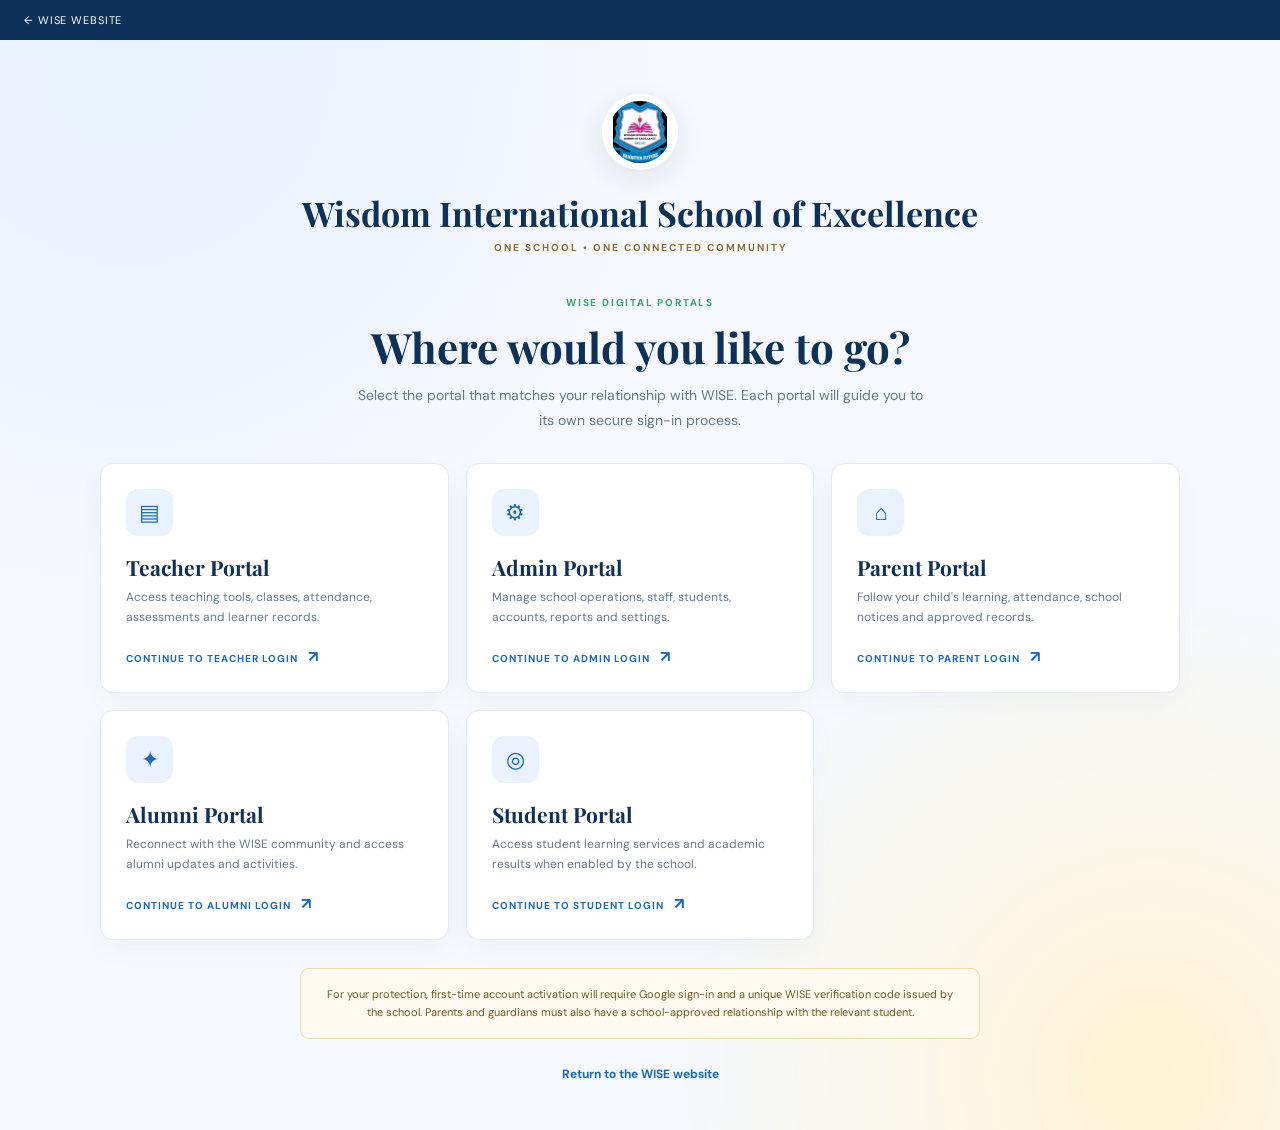
==== portal-login.html @ fe800204 "Create unified WISE portal selection page" ====
<!DOCTYPE html>
<html lang="en">
<head>
<meta charset="UTF-8"><meta name="viewport" content="width=device-width, initial-scale=1">
<meta name="theme-color" content="#1769C2">
<title>Choose Your Portal | WISE</title>
<link rel="preconnect" href="https://fonts.googleapis.com"><link rel="preconnect" href="https://fonts.gstatic.com" crossorigin>
<link href="https://fonts.googleapis.com/css2?family=DM+Sans:wght@400;500;600;700&family=Playfair+Display:wght@600;700&display=swap" rel="stylesheet">
<style>
:root{--blue:#1769c2;--deep:#0d3158;--gold:#f4c542;--green:#36a66a;--ink:#18334a;--muted:#66798b;--paper:#f5f8fc}
*{box-sizing:border-box}body{margin:0;min-height:100vh;background:radial-gradient(circle at 10% 5%,#e7f1ff 0,transparent 34%),radial-gradient(circle at 90% 95%,#fff4d4 0,transparent 30%),var(--paper);font-family:'DM Sans',sans-serif;color:var(--ink)}
.top{background:var(--deep);color:#fff;padding:13px 24px;font-size:11px;letter-spacing:.08em}.top a{color:#fff;text-decoration:none}
main{width:min(1080px,calc(100% - 40px));margin:0 auto;padding:54px 0 48px}.brand{text-align:center;margin-bottom:36px}.brand img{width:76px;height:76px;object-fit:contain;background:#fff;border-radius:50%;padding:7px;box-shadow:0 8px 28px #12385b18}.brand h1{font:700 clamp(23px,4vw,34px) 'Playfair Display',serif;margin:15px 0 5px;color:var(--deep)}.brand p{margin:0;color:#8b7130;font-size:10px;font-weight:700;letter-spacing:.2em}
.heading{text-align:center;margin:0 auto 30px}.heading span{font-size:10px;font-weight:700;letter-spacing:.18em;color:var(--green)}.heading h2{font:700 clamp(28px,4vw,42px) 'Playfair Display',serif;margin:8px 0;color:var(--deep)}.heading p{max-width:570px;margin:0 auto;color:var(--muted);font-size:14px;line-height:1.8}
.portals{display:grid;grid-template-columns:repeat(3,minmax(0,1fr));gap:17px}.portal{position:relative;display:flex;flex-direction:column;min-height:205px;padding:25px;background:#fff;border:1px solid #e2eaf2;border-radius:13px;text-decoration:none;color:inherit;box-shadow:0 10px 30px #173a5a08;transition:transform .25s,border-color .25s,box-shadow .25s;overflow:hidden}.portal:before{content:"";position:absolute;left:0;top:0;bottom:0;width:4px;background:var(--blue);transform:scaleY(0);transform-origin:bottom;transition:transform .25s}.portal:hover{transform:translateY(-5px);border-color:#b8d3ed;box-shadow:0 18px 38px #173a5a15}.portal:hover:before{transform:scaleY(1)}.portal-icon{width:47px;height:47px;display:grid;place-items:center;background:#eaf3fd;color:var(--blue);border-radius:12px;font-size:22px;margin-bottom:17px}.portal h3{font:700 21px 'Playfair Display',serif;margin:0 0 7px;color:var(--deep)}.portal p{font-size:12px;line-height:1.65;color:var(--muted);margin:0 0 18px}.portal strong{margin-top:auto;font-size:10px;letter-spacing:.1em;color:var(--blue)}.portal strong span{font-size:16px;margin-left:7px}.security{text-align:center;margin:28px auto 0;max-width:680px;padding:16px 20px;border:1px solid #f0dfaa;background:#fffaf0;border-radius:9px;color:#715b25;font-size:11px;line-height:1.7}.back{display:block;text-align:center;margin-top:27px;color:var(--blue);font-size:12px;font-weight:700;text-decoration:none}.back:hover{text-decoration:underline}
@media(max-width:760px){.portals{grid-template-columns:repeat(2,minmax(0,1fr))}}@media(max-width:520px){main{padding-top:34px}.portals{grid-template-columns:1fr}.portal{min-height:175px;padding:22px}.brand{margin-bottom:28px}}
</style>
</head>
<body>
<div class="top"><a href="index.html">← WISE WEBSITE</a></div>
<main>
<header class="brand"><img src="assets/wise-school-logo.png" alt="WISE school crest"><h1>Wisdom International School of Excellence</h1><p>ONE SCHOOL • ONE CONNECTED COMMUNITY</p></header>
<section class="heading"><span>WISE DIGITAL PORTALS</span><h2>Where would you like to go?</h2><p>Select the portal that matches your relationship with WISE. Each portal will guide you to its own secure sign-in process.</p></section>
<section class="portals" aria-label="Choose a WISE portal">
<a class="portal" href="portal-access.html?role=teacher"><span class="portal-icon" aria-hidden="true">▤</span><h3>Teacher Portal</h3><p>Access teaching tools, classes, attendance, assessments and learner records.</p><strong>CONTINUE TO TEACHER LOGIN <span>↗</span></strong></a>
<a class="portal" href="portal-access.html?role=admin"><span class="portal-icon" aria-hidden="true">⚙</span><h3>Admin Portal</h3><p>Manage school operations, staff, students, accounts, reports and settings.</p><strong>CONTINUE TO ADMIN LOGIN <span>↗</span></strong></a>
<a class="portal" href="portal-access.html?role=parent"><span class="portal-icon" aria-hidden="true">⌂</span><h3>Parent Portal</h3><p>Follow your child's learning, attendance, school notices and approved records.</p><strong>CONTINUE TO PARENT LOGIN <span>↗</span></strong></a>
<a class="portal" href="portal-access.html?role=alumni"><span class="portal-icon" aria-hidden="true">✦</span><h3>Alumni Portal</h3><p>Reconnect with the WISE community and access alumni updates and activities.</p><strong>CONTINUE TO ALUMNI LOGIN <span>↗</span></strong></a>
<a class="portal" href="portal-access.html?role=student"><span class="portal-icon" aria-hidden="true">◎</span><h3>Student Portal</h3><p>Access student learning services and academic results when enabled by the school.</p><strong>CONTINUE TO STUDENT LOGIN <span>↗</span></strong></a>
</section>
<p class="security">For your protection, first-time account activation will require Google sign-in and a unique WISE verification code issued by the school. Parents and guardians must also have a school-approved relationship with the relevant student.</p>
<a class="back" href="index.html">Return to the WISE website</a>
</main>
</body></html>
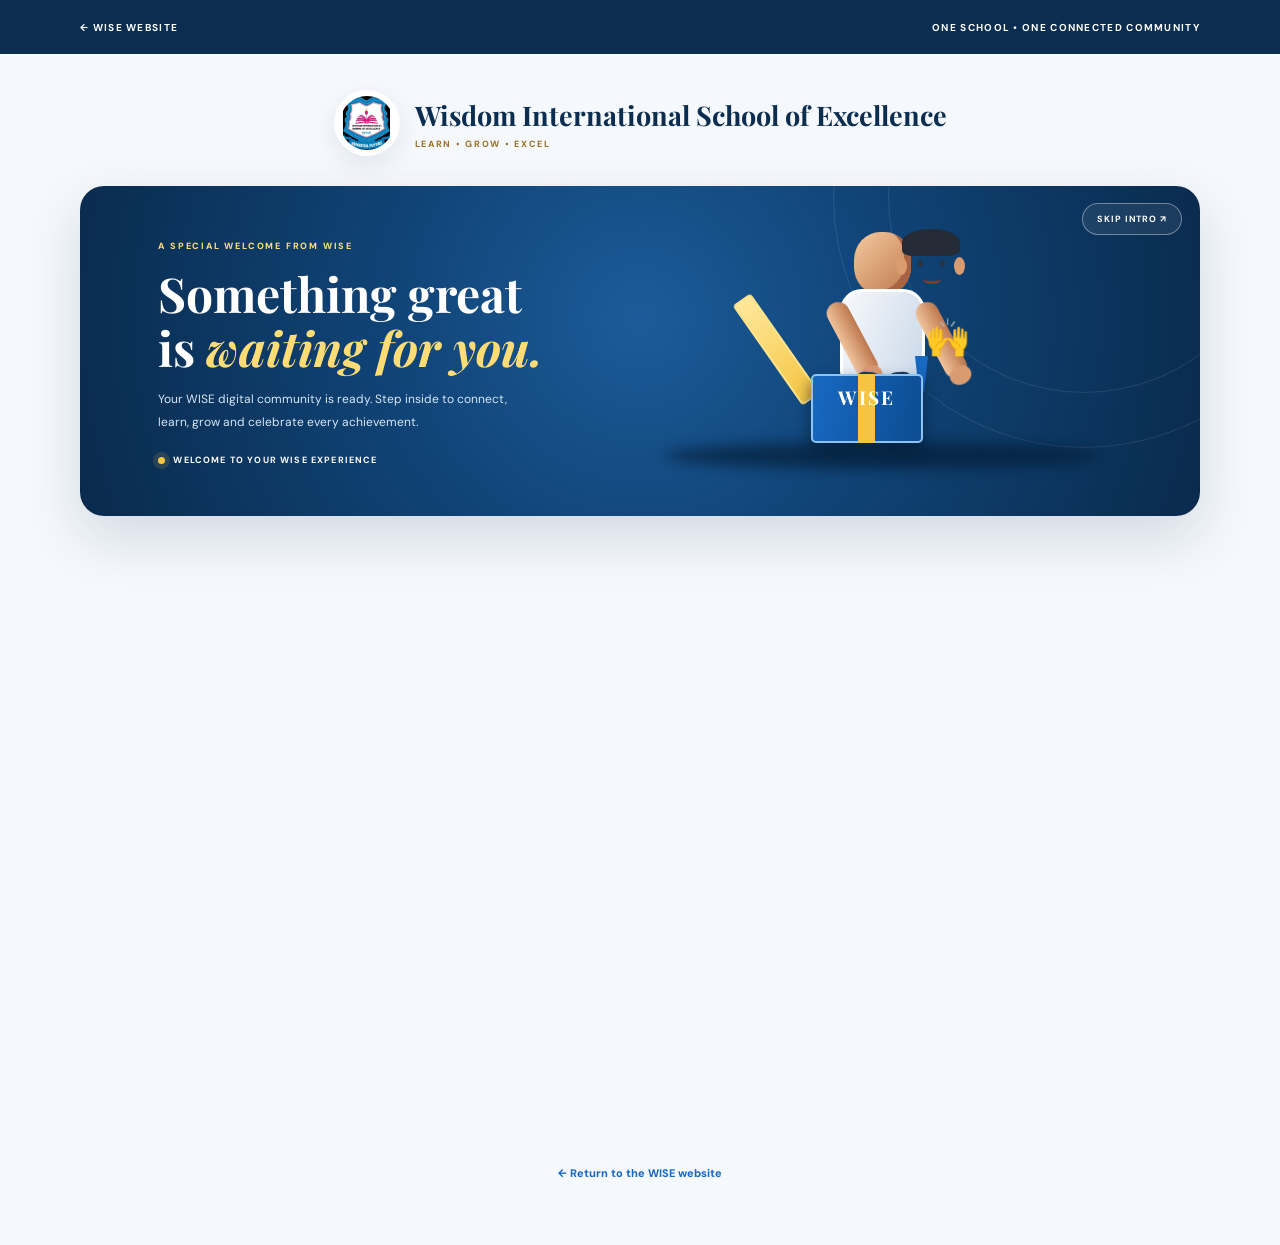
==== commit e1c5888b: "Add animated WISE welcome and account access interface" ====
--- a/portal-login.html
+++ b/portal-login.html
@@ -2,33 +2,93 @@
 <html lang="en">
 <head>
 <meta charset="UTF-8"><meta name="viewport" content="width=device-width, initial-scale=1">
-<meta name="theme-color" content="#1769C2">
-<title>Choose Your Portal | WISE</title>
+<meta name="theme-color" content="#0d3158">
+<title>Welcome to WISE | Digital Portals</title>
 <link rel="preconnect" href="https://fonts.googleapis.com"><link rel="preconnect" href="https://fonts.gstatic.com" crossorigin>
-<link href="https://fonts.googleapis.com/css2?family=DM+Sans:wght@400;500;600;700&family=Playfair+Display:wght@600;700&display=swap" rel="stylesheet">
+<link href="https://fonts.googleapis.com/css2?family=DM+Sans:wght@400;500;600;700;800&family=Playfair+Display:wght@600;700&display=swap" rel="stylesheet">
 <style>
-:root{--blue:#1769c2;--deep:#0d3158;--gold:#f4c542;--green:#36a66a;--ink:#18334a;--muted:#66798b;--paper:#f5f8fc}
-*{box-sizing:border-box}body{margin:0;min-height:100vh;background:radial-gradient(circle at 10% 5%,#e7f1ff 0,transparent 34%),radial-gradient(circle at 90% 95%,#fff4d4 0,transparent 30%),var(--paper);font-family:'DM Sans',sans-serif;color:var(--ink)}
-.top{background:var(--deep);color:#fff;padding:13px 24px;font-size:11px;letter-spacing:.08em}.top a{color:#fff;text-decoration:none}
-main{width:min(1080px,calc(100% - 40px));margin:0 auto;padding:54px 0 48px}.brand{text-align:center;margin-bottom:36px}.brand img{width:76px;height:76px;object-fit:contain;background:#fff;border-radius:50%;padding:7px;box-shadow:0 8px 28px #12385b18}.brand h1{font:700 clamp(23px,4vw,34px) 'Playfair Display',serif;margin:15px 0 5px;color:var(--deep)}.brand p{margin:0;color:#8b7130;font-size:10px;font-weight:700;letter-spacing:.2em}
-.heading{text-align:center;margin:0 auto 30px}.heading span{font-size:10px;font-weight:700;letter-spacing:.18em;color:var(--green)}.heading h2{font:700 clamp(28px,4vw,42px) 'Playfair Display',serif;margin:8px 0;color:var(--deep)}.heading p{max-width:570px;margin:0 auto;color:var(--muted);font-size:14px;line-height:1.8}
-.portals{display:grid;grid-template-columns:repeat(3,minmax(0,1fr));gap:17px}.portal{position:relative;display:flex;flex-direction:column;min-height:205px;padding:25px;background:#fff;border:1px solid #e2eaf2;border-radius:13px;text-decoration:none;color:inherit;box-shadow:0 10px 30px #173a5a08;transition:transform .25s,border-color .25s,box-shadow .25s;overflow:hidden}.portal:before{content:"";position:absolute;left:0;top:0;bottom:0;width:4px;background:var(--blue);transform:scaleY(0);transform-origin:bottom;transition:transform .25s}.portal:hover{transform:translateY(-5px);border-color:#b8d3ed;box-shadow:0 18px 38px #173a5a15}.portal:hover:before{transform:scaleY(1)}.portal-icon{width:47px;height:47px;display:grid;place-items:center;background:#eaf3fd;color:var(--blue);border-radius:12px;font-size:22px;margin-bottom:17px}.portal h3{font:700 21px 'Playfair Display',serif;margin:0 0 7px;color:var(--deep)}.portal p{font-size:12px;line-height:1.65;color:var(--muted);margin:0 0 18px}.portal strong{margin-top:auto;font-size:10px;letter-spacing:.1em;color:var(--blue)}.portal strong span{font-size:16px;margin-left:7px}.security{text-align:center;margin:28px auto 0;max-width:680px;padding:16px 20px;border:1px solid #f0dfaa;background:#fffaf0;border-radius:9px;color:#715b25;font-size:11px;line-height:1.7}.back{display:block;text-align:center;margin-top:27px;color:var(--blue);font-size:12px;font-weight:700;text-decoration:none}.back:hover{text-decoration:underline}
-@media(max-width:760px){.portals{grid-template-columns:repeat(2,minmax(0,1fr))}}@media(max-width:520px){main{padding-top:34px}.portals{grid-template-columns:1fr}.portal{min-height:175px;padding:22px}.brand{margin-bottom:28px}}
+:root{--blue:#1769c2;--deep:#0b2d50;--gold:#f4c542;--green:#36a66a;--ink:#18334a;--muted:#718196;--paper:#f5f8fc}
+*{box-sizing:border-box}html{scroll-behavior:smooth}body{margin:0;min-height:100vh;background:var(--paper);font-family:'DM Sans',sans-serif;color:var(--ink)}
+.top{height:54px;background:var(--deep);color:#fff;display:flex;align-items:center;justify-content:space-between;padding:0 max(24px,calc((100% - 1120px)/2));font-size:10px;letter-spacing:.13em;font-weight:700}.top a{color:#fff;text-decoration:none}
+main{width:min(1120px,calc(100% - 36px));margin:auto;padding:36px 0 65px}
+.brand{display:flex;align-items:center;justify-content:center;gap:15px;text-align:left;margin-bottom:30px}.brand img{width:66px;height:66px;object-fit:contain;background:#fff;border-radius:50%;padding:6px;box-shadow:0 8px 24px #12385b16}.brand h1{font:700 clamp(19px,3vw,27px) 'Playfair Display',serif;margin:0 0 5px;color:var(--deep)}.brand p{margin:0;color:#987329;font-size:9px;font-weight:800;letter-spacing:.19em}
+.intro{position:relative;min-height:330px;overflow:hidden;border-radius:24px;background:radial-gradient(circle at 50% 40%,#1c5b99 0,#104477 42%,#092a4c 100%);box-shadow:0 22px 55px #0b2d5025;display:grid;grid-template-columns:1fr 1fr;align-items:center;padding:34px 7%;color:#fff}
+.intro:before,.intro:after{content:"";position:absolute;border:1px solid #ffffff19;border-radius:50%;width:390px;height:390px;right:-80px;top:-185px}.intro:after{width:500px;height:500px;right:-135px;top:-240px}
+.intro-copy{position:relative;z-index:2;max-width:430px}.eyebrow{font-size:9px;font-weight:800;letter-spacing:.2em;color:#ffdf78}.intro h2{font:700 clamp(30px,4vw,48px)/1.12 'Playfair Display',serif;margin:13px 0}.intro h2 em{color:#ffdc75}.intro p{font-size:12px;line-height:1.9;color:#d8e7f7;max-width:370px;margin:0}.intro-note{display:inline-flex;align-items:center;gap:8px;margin-top:21px;font-size:9px;letter-spacing:.13em;font-weight:700;color:#fff}.intro-note i{width:7px;height:7px;border-radius:50%;background:#f4c542;box-shadow:0 0 0 5px #f4c54220}
+.stage{position:relative;height:260px;display:flex;align-items:flex-end;justify-content:center;z-index:2;perspective:700px}.floor{position:absolute;bottom:12px;width:90%;height:27px;border-radius:50%;background:#031b33;filter:blur(7px);opacity:.65}
+.character{position:absolute;bottom:29px;width:150px;height:220px;transform-origin:50% 100%;animation:walk-in 1.6s cubic-bezier(.2,.8,.2,1) both,celebrate 1s 4.6s ease-in-out both}
+.head{position:absolute;top:0;left:48px;width:57px;height:62px;border-radius:46% 46% 43% 43%;background:linear-gradient(135deg,#f6c99e,#bd784e);box-shadow:inset -7px -4px 0 #a96342}.hair{position:absolute;top:-3px;left:48px;width:58px;height:27px;border-radius:50% 50% 22% 20%;background:#252b35}.ear{position:absolute;top:25px;width:11px;height:18px;border-radius:50%;background:#d99b70}.ear.left{left:42px}.ear.right{left:100px}.eye{position:absolute;top:28px;width:5px;height:7px;border-radius:50%;background:#263445}.eye.left{left:64px}.eye.right{left:86px}.smile{position:absolute;top:43px;left:69px;width:18px;height:9px;border-bottom:3px solid #7d3c32;border-radius:0 0 50% 50%}
+.body{position:absolute;top:57px;left:34px;width:85px;height:94px;border-radius:22px 22px 12px 12px;background:linear-gradient(110deg,#f7f9fc,#cbd9e9);border:3px solid #fff}.tie{position:absolute;top:64px;left:72px;width:13px;height:36px;background:#1769c2;clip-path:polygon(0 0,100% 0,70% 100%,30% 100%)}.arm{position:absolute;top:70px;width:23px;height:83px;border-radius:20px;background:linear-gradient(90deg,#f1c39b,#bd784e);transform-origin:50% 12px}.arm.left{left:21px;transform:rotate(-28deg);animation:arm-carry 1.5s ease-in-out both}.arm.right{right:17px;transform:rotate(28deg);animation:arm-carry 1.5s ease-in-out both}.hand{position:absolute;bottom:-8px;left:1px;width:22px;height:19px;border-radius:50%;background:#d99b70}.leg{position:absolute;top:140px;width:27px;height:65px;border-radius:10px 10px 8px 8px;background:#203d5c}.leg.left{left:47px;transform:rotate(4deg)}.leg.right{left:82px;transform:rotate(-4deg)}.shoe{position:absolute;bottom:-4px;left:-7px;width:39px;height:15px;border-radius:14px 12px 6px 6px;background:#f4c542}
+.box-gift{position:absolute;z-index:4;bottom:38px;left:calc(50% - 70px);width:112px;height:90px;animation:box-drop 1s 2.45s cubic-bezier(.2,.8,.2,1) both;transform-origin:50% 100%}.box-base{position:absolute;bottom:0;width:112px;height:69px;background:linear-gradient(100deg,#1769c2,#0c4c91);border:2px solid #8fc3f4;border-radius:5px;box-shadow:0 8px 15px #041c36aa}.box-ribbon{position:absolute;left:47px;bottom:0;width:17px;height:69px;background:#f4c542}.box-lid{position:absolute;left:-5px;top:7px;width:122px;height:22px;border:2px solid #ffe38a;border-radius:4px;background:linear-gradient(90deg,#f4c542,#ffe89b);transform-origin:10% 90%;animation:lid-open .8s 3.75s cubic-bezier(.2,.8,.2,1) both}.box-mark{position:absolute;z-index:2;left:0;right:0;top:31px;text-align:center;color:#fff;font:700 19px 'Playfair Display',serif;letter-spacing:.12em}
+.spark{position:absolute;z-index:5;color:#ffe58c;font-size:24px;opacity:0;animation:sparkle 1s 4s ease-out both}.s1{left:23%;top:22%}.s2{right:20%;top:19%;animation-delay:4.2s}.s3{right:28%;bottom:31%;animation-delay:4.35s}.s4{left:28%;bottom:25%;animation-delay:4.5s}
+.welcome-hand{position:absolute;z-index:6;bottom:105px;left:calc(50% + 48px);font-size:30px;opacity:0;animation:hand-pop .65s 4.55s ease-out both}
+.skip{position:absolute;z-index:8;right:18px;top:17px;border:1px solid #ffffff60;background:#ffffff12;color:#fff;border-radius:30px;padding:9px 14px;font:700 9px 'DM Sans';letter-spacing:.1em;cursor:pointer}.skip:hover{background:#ffffff25}
+@keyframes walk-in{0%{transform:translateX(180px) translateY(15px);opacity:0}65%{opacity:1}100%{transform:translateX(0) translateY(0);opacity:1}}
+@keyframes arm-carry{0%,100%{transform:rotate(-28deg)}55%{transform:rotate(-12deg)}}
+@keyframes box-drop{0%{transform:translateY(-145px) rotate(-8deg);opacity:0}65%{opacity:1;transform:translateY(9px) rotate(4deg)}82%{transform:translateY(-7px) rotate(-2deg)}100%{transform:translateY(0) rotate(0)}}
+@keyframes lid-open{0%{transform:rotate(0)}100%{transform:rotate(-125deg) translateY(-8px)}}
+@keyframes sparkle{0%{opacity:0;transform:scale(.2) rotate(-30deg)}35%{opacity:1;transform:scale(1.25) rotate(20deg)}100%{opacity:0;transform:scale(.7) translateY(-25px)}}
+@keyframes hand-pop{0%{opacity:0;transform:translateY(20px) scale(.5)}100%{opacity:1;transform:translateY(-20px) scale(1.15)}}
+@keyframes celebrate{0%,100%{transform:translateY(0) rotate(0)}40%{transform:translateY(-9px) rotate(-3deg)}70%{transform:translateY(0) rotate(3deg)}}
+.intro.done .character,.intro.done .box-gift,.intro.done .spark,.intro.done .welcome-hand{animation:none!important;opacity:1}.intro.done .character{transform:translateX(0)}.intro.done .box-gift{transform:none}.intro.done .box-lid{transform:rotate(-125deg) translateY(-8px)}
+.auth{margin-top:30px;opacity:0;transform:translateY(18px);pointer-events:none;transition:opacity .8s ease,transform .8s ease}.auth.visible{opacity:1;transform:none;pointer-events:auto}
+.auth-head{text-align:center;margin:0 auto 22px}.auth-head span{font-size:9px;font-weight:800;letter-spacing:.2em;color:#987329}.auth-head h2{font:700 clamp(28px,4vw,39px) 'Playfair Display',serif;color:var(--deep);margin:8px 0}.auth-head p{margin:0;color:var(--muted);font-size:12px;line-height:1.8}
+.auth-shell{display:grid;grid-template-columns:.9fr 1.1fr;gap:20px;align-items:stretch}.role-panel,.form-panel{background:#fff;border:1px solid #e1e9f1;border-radius:18px;box-shadow:0 12px 34px #173a5a09;padding:25px}
+.panel-label{font-size:9px;font-weight:800;letter-spacing:.16em;color:#987329;margin:0 0 15px}.roles{display:grid;grid-template-columns:1fr 1fr;gap:9px}.role{display:flex;align-items:center;gap:9px;padding:12px 11px;border:1px solid #e4ebf2;border-radius:10px;background:#fff;color:var(--ink);font:700 11px 'DM Sans';cursor:pointer;text-align:left;transition:.2s}.role:hover,.role.active{border-color:var(--blue);background:#eef6ff;color:var(--blue)}.role b{display:grid;place-items:center;width:28px;height:28px;border-radius:8px;background:#eaf3fd;font-size:15px}.role-hint{font-size:10px;color:var(--muted);line-height:1.7;margin:15px 0 0}
+.tabs{display:flex;gap:7px;padding:5px;background:#f0f4f8;border-radius:10px;margin-bottom:18px}.tab{flex:1;border:0;border-radius:7px;padding:11px;background:transparent;color:#718196;font:800 10px 'DM Sans';letter-spacing:.1em;cursor:pointer}.tab.active{background:#fff;color:var(--blue);box-shadow:0 2px 8px #173a5a12}
+.form-title{font:700 23px 'Playfair Display',serif;color:var(--deep);margin:0 0 5px}.form-sub{font-size:10px;color:var(--muted);margin:0 0 17px;line-height:1.7}.field{display:block;margin:0 0 12px}.field span{display:block;font-size:9px;font-weight:800;letter-spacing:.08em;color:#53677c;margin-bottom:6px}.field input,.field select{width:100%;height:43px;border:1px solid #dce5ee;border-radius:8px;padding:0 12px;font:12px 'DM Sans';color:var(--ink);background:#fff;outline:none}.field input:focus,.field select:focus{border-color:var(--blue);box-shadow:0 0 0 3px #1769c218}.primary{width:100%;border:0;border-radius:8px;padding:14px;background:linear-gradient(100deg,#1769c2,#0d4c8e);color:#fff;font:800 10px 'DM Sans';letter-spacing:.1em;cursor:pointer;box-shadow:0 7px 16px #1769c22a}.primary:hover{filter:brightness(1.08)}.or{display:flex;align-items:center;gap:10px;color:#9aa8b6;font-size:9px;margin:15px 0}.or:before,.or:after{content:"";height:1px;flex:1;background:#e5ebf1}.google{width:100%;border:1px solid #dce5ee;border-radius:8px;background:#fff;color:#38506a;padding:12px;font:700 10px 'DM Sans';cursor:pointer}.google:hover{background:#f7faff;border-color:#b8d3ed}.notice{display:none;margin-top:12px;padding:11px 12px;border-radius:8px;background:#fff8e6;border:1px solid #f0dfaa;color:#765d20;font-size:10px;line-height:1.65}.notice.show{display:block}.security{text-align:center;max-width:720px;margin:20px auto 0;color:#7c6a3b;font-size:10px;line-height:1.8}.back{display:block;text-align:center;margin-top:24px;color:var(--blue);font-size:11px;font-weight:800;text-decoration:none}
+@media(max-width:760px){.intro{grid-template-columns:1fr;padding:32px 25px 15px;min-height:0}.intro-copy{text-align:center;margin:auto}.intro-copy p{margin:auto}.intro-note{justify-content:center}.stage{height:245px}.auth-shell{grid-template-columns:1fr}.role-panel,.form-panel{padding:21px}}
+@media(max-width:480px){main{width:min(100% - 24px,1120px);padding-top:24px}.top{padding:0 15px}.brand img{width:54px;height:54px}.brand h1{font-size:18px}.brand p{font-size:7px}.intro{border-radius:17px;padding:27px 17px 10px}.intro h2{font-size:32px}.stage{height:220px;transform:scale(.92);transform-origin:bottom center;margin-top:5px}.roles{grid-template-columns:1fr 1fr}.role{padding:9px 7px;font-size:10px}.role b{width:25px;height:25px}}
+@media(prefers-reduced-motion:reduce){*,*:before,*:after{scroll-behavior:auto!important;animation-duration:.01ms!important;animation-iteration-count:1!important;transition-duration:.01ms!important}.auth{opacity:1;transform:none;pointer-events:auto}}
 </style>
 </head>
 <body>
-<div class="top"><a href="index.html">← WISE WEBSITE</a></div>
+<div class="top"><a href="index.html">← WISE WEBSITE</a><span>ONE SCHOOL • ONE CONNECTED COMMUNITY</span></div>
 <main>
-<header class="brand"><img src="assets/wise-school-logo.png" alt="WISE school crest"><h1>Wisdom International School of Excellence</h1><p>ONE SCHOOL • ONE CONNECTED COMMUNITY</p></header>
-<section class="heading"><span>WISE DIGITAL PORTALS</span><h2>Where would you like to go?</h2><p>Select the portal that matches your relationship with WISE. Each portal will guide you to its own secure sign-in process.</p></section>
-<section class="portals" aria-label="Choose a WISE portal">
-<a class="portal" href="portal-access.html?role=teacher"><span class="portal-icon" aria-hidden="true">▤</span><h3>Teacher Portal</h3><p>Access teaching tools, classes, attendance, assessments and learner records.</p><strong>CONTINUE TO TEACHER LOGIN <span>↗</span></strong></a>
-<a class="portal" href="portal-access.html?role=admin"><span class="portal-icon" aria-hidden="true">⚙</span><h3>Admin Portal</h3><p>Manage school operations, staff, students, accounts, reports and settings.</p><strong>CONTINUE TO ADMIN LOGIN <span>↗</span></strong></a>
-<a class="portal" href="portal-access.html?role=parent"><span class="portal-icon" aria-hidden="true">⌂</span><h3>Parent Portal</h3><p>Follow your child's learning, attendance, school notices and approved records.</p><strong>CONTINUE TO PARENT LOGIN <span>↗</span></strong></a>
-<a class="portal" href="portal-access.html?role=alumni"><span class="portal-icon" aria-hidden="true">✦</span><h3>Alumni Portal</h3><p>Reconnect with the WISE community and access alumni updates and activities.</p><strong>CONTINUE TO ALUMNI LOGIN <span>↗</span></strong></a>
-<a class="portal" href="portal-access.html?role=student"><span class="portal-icon" aria-hidden="true">◎</span><h3>Student Portal</h3><p>Access student learning services and academic results when enabled by the school.</p><strong>CONTINUE TO STUDENT LOGIN <span>↗</span></strong></a>
+<header class="brand"><img src="assets/wise-school-logo.png" alt="WISE official school crest"><div><h1>Wisdom International School of Excellence</h1><p>LEARN • GROW • EXCEL</p></div></header>
+<section class="intro" id="welcomeIntro" aria-label="Animated WISE welcome">
+<button class="skip" id="skipIntro" type="button">SKIP INTRO ↗</button>
+<div class="intro-copy"><span class="eyebrow">A SPECIAL WELCOME FROM WISE</span><h2>Something great<br>is <em>waiting for you.</em></h2><p>Your WISE digital community is ready. Step inside to connect, learn, grow and celebrate every achievement.</p><span class="intro-note"><i></i> WELCOME TO YOUR WISE EXPERIENCE</span></div>
+<div class="stage" aria-hidden="true"><div class="floor"></div>
+<div class="character"><div class="head"><div class="hair"></div><div class="ear left"></div><div class="ear right"></div><div class="eye left"></div><div class="eye right"></div><div class="smile"></div></div><div class="body"><div class="tie"></div></div><div class="arm left"><div class="hand"></div></div><div class="arm right"><div class="hand"></div></div><div class="leg left"><div class="shoe"></div></div><div class="leg right"><div class="shoe"></div></div></div>
+<div class="box-gift"><div class="box-lid"></div><div class="box-base"></div><div class="box-ribbon"></div><div class="box-mark">WISE</div></div>
+<span class="spark s1">✦</span><span class="spark s2">✧</span><span class="spark s3">✦</span><span class="spark s4">✧</span><span class="welcome-hand">🙌</span>
+</div>
 </section>
-<p class="security">For your protection, first-time account activation will require Google sign-in and a unique WISE verification code issued by the school. Parents and guardians must also have a school-approved relationship with the relevant student.</p>
-<a class="back" href="index.html">Return to the WISE website</a>
+<section class="auth" id="authSection">
+<header class="auth-head"><span>WISE DIGITAL PORTALS</span><h2>Your gateway to WISE</h2><p>Choose your portal, then sign in to your account or begin a secure first-time registration.</p></header>
+<div class="auth-shell">
+<section class="role-panel"><p class="panel-label">01 — CHOOSE YOUR PORTAL</p><div class="roles" role="group" aria-label="Choose your WISE portal">
+<button class="role active" type="button" data-role="Student"><b>◎</b> Student</button>
+<button class="role" type="button" data-role="Parent"><b>⌂</b> Parent</button>
+<button class="role" type="button" data-role="Teacher"><b>▤</b> Teacher</button>
+<button class="role" type="button" data-role="Admin"><b>⚙</b> Admin</button>
+<button class="role" type="button" data-role="Alumni"><b>✦</b> Alumni</button>
+</div><p class="role-hint" id="roleHint">For learners accessing school learning services and approved academic information.</p></section>
+<section class="form-panel"><p class="panel-label">02 — YOUR ACCOUNT</p>
+<div class="tabs" role="tablist" aria-label="Account action"><button class="tab active" type="button" data-tab="signin" role="tab" aria-selected="true">SIGN IN</button><button class="tab" type="button" data-tab="signup" role="tab" aria-selected="false">SIGN UP</button></div>
+<div id="signinPanel"><h3 class="form-title">Welcome back.</h3><p class="form-sub">Continue securely to your selected WISE portal.</p><label class="field"><span>EMAIL ADDRESS</span><input type="email" autocomplete="email" placeholder="you@example.com"></label><button class="primary" type="button" id="signinAction">CONTINUE TO SIGN IN</button></div>
+<div id="signupPanel" hidden><h3 class="form-title">Join the WISE community.</h3><p class="form-sub">Start your account activation with your school-approved details.</p><label class="field"><span>FULL NAME</span><input type="text" autocomplete="name" placeholder="Enter your full name"></label><label class="field"><span>EMAIL ADDRESS</span><input type="email" autocomplete="email" placeholder="you@example.com"></label><label class="field"><span>WISE VERIFICATION CODE</span><input type="text" autocomplete="one-time-code" placeholder="Enter code issued by WISE"></label><button class="primary" type="button" id="signupAction">BEGIN SECURE SIGN UP</button></div>
+<div class="or">OR</div><button class="google" type="button" id="googleAction">Continue with Google</button><div class="notice" id="authNotice" role="status">The account interface is ready, but live authentication is not connected yet. Google OAuth, verification-code checking and secure account creation will be activated when the WISE PHP/MySQL backend and school Google configuration are in place. No login details have been submitted.</div>
+</section></div>
+<p class="security">Protected access: first-time activation requires a unique school-issued verification code. Parent accounts also require school-approved guardian relationships. Access is granted only to approved school records.</p>
+</section>
+<a class="back" href="index.html">← Return to the WISE website</a>
 </main>
+<script>
+(function(){
+ const intro=document.getElementById('welcomeIntro'),auth=document.getElementById('authSection'),skip=document.getElementById('skipIntro');
+ let shown=false;
+ function reveal(){if(shown)return;shown=true;intro.classList.add('done');auth.classList.add('visible');setTimeout(()=>auth.scrollIntoView({behavior:matchMedia('(prefers-reduced-motion: reduce)').matches?'auto':'smooth',block:'start'}),120);}
+ const reduced=matchMedia('(prefers-reduced-motion: reduce)').matches;
+ if(reduced){reveal();}else{setTimeout(reveal,6500);}
+ skip.addEventListener('click',reveal);
+ const hints={Student:'For learners accessing school learning services and approved academic information.',Parent:'For parents and guardians following their child’s approved school information.',Teacher:'For teachers accessing classes, attendance, assessments and learner records.',Admin:'For authorised school administrators managing WISE operations and records.',Alumni:'For former learners reconnecting with the WISE community.'};
+ let selected='Student';
+ document.querySelectorAll('.role').forEach(btn=>btn.addEventListener('click',()=>{document.querySelectorAll('.role').forEach(b=>b.classList.remove('active'));btn.classList.add('active');selected=btn.dataset.role;document.getElementById('roleHint').textContent=hints[selected];}));
+ document.querySelectorAll('.tab').forEach(btn=>btn.addEventListener('click',()=>{const signup=btn.dataset.tab==='signup';document.querySelectorAll('.tab').forEach(b=>{b.classList.toggle('active',b===btn);b.setAttribute('aria-selected',String(b===btn));});document.getElementById('signinPanel').hidden=signup;document.getElementById('signupPanel').hidden=!signup;document.getElementById('authNotice').classList.remove('show');}));
+ function notice(){const box=document.getElementById('authNotice');box.classList.add('show');}
+ ['signinAction','signupAction','googleAction'].forEach(id=>document.getElementById(id).addEventListener('click',notice));
+})();
+</script>
 </body></html>
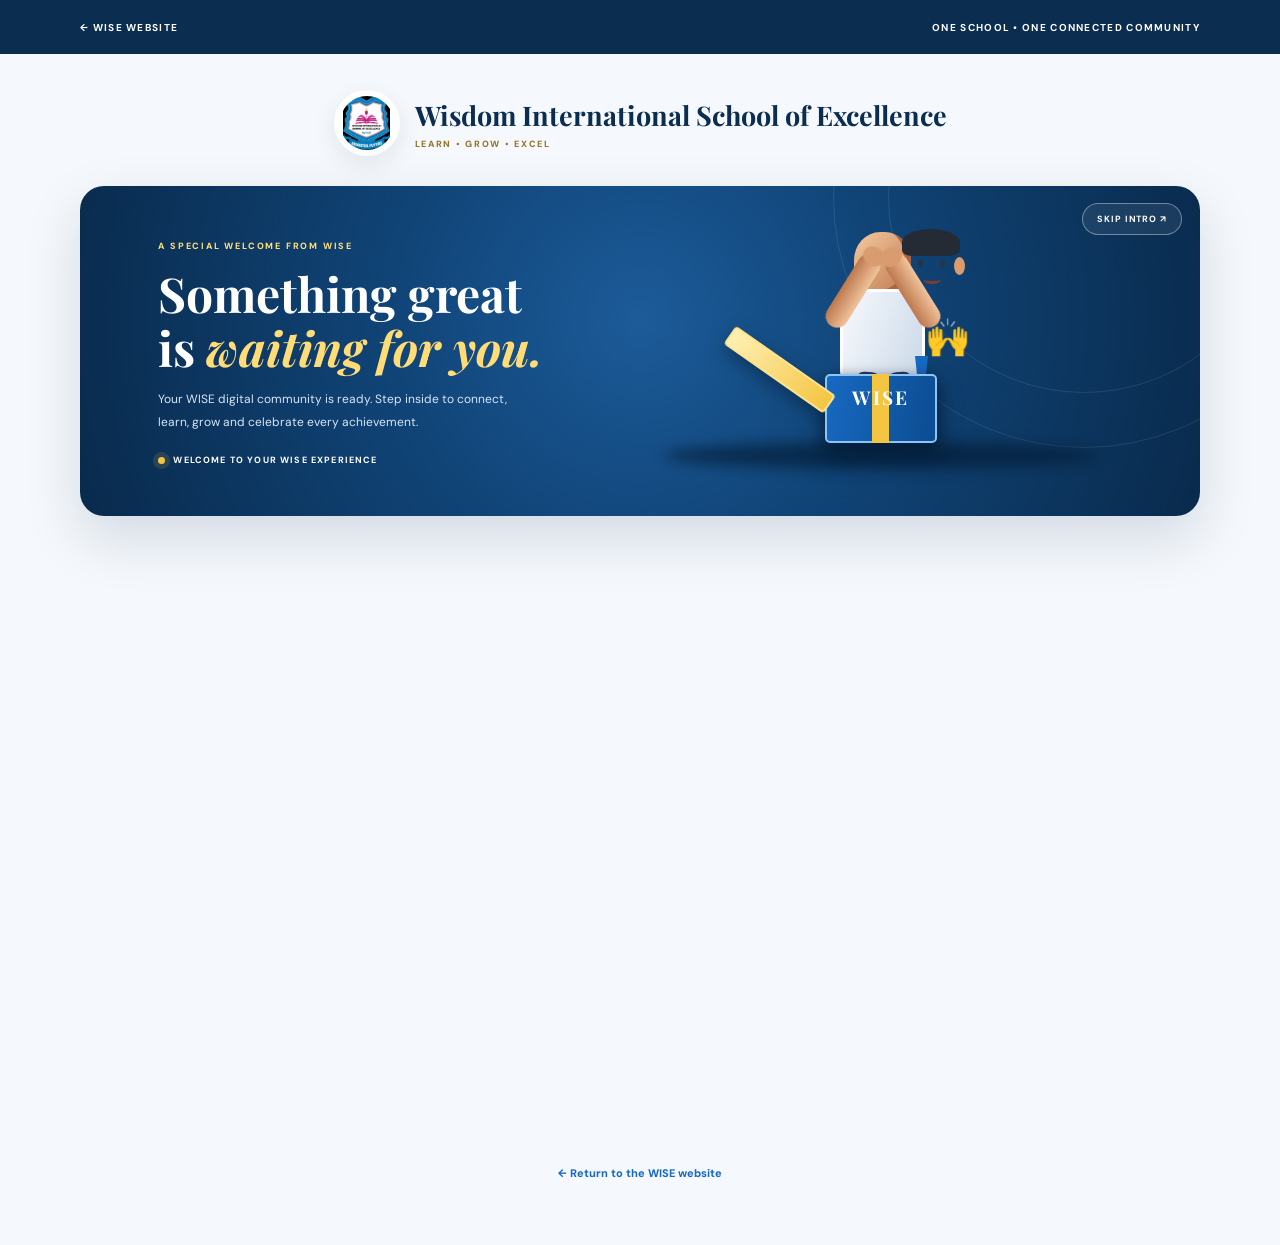
==== commit 72fcc32e: "Refine WISE box drop and golden celebration animation" ====
--- a/portal-login.html
+++ b/portal-login.html
@@ -16,21 +16,21 @@
 .intro:before,.intro:after{content:"";position:absolute;border:1px solid #ffffff19;border-radius:50%;width:390px;height:390px;right:-80px;top:-185px}.intro:after{width:500px;height:500px;right:-135px;top:-240px}
 .intro-copy{position:relative;z-index:2;max-width:430px}.eyebrow{font-size:9px;font-weight:800;letter-spacing:.2em;color:#ffdf78}.intro h2{font:700 clamp(30px,4vw,48px)/1.12 'Playfair Display',serif;margin:13px 0}.intro h2 em{color:#ffdc75}.intro p{font-size:12px;line-height:1.9;color:#d8e7f7;max-width:370px;margin:0}.intro-note{display:inline-flex;align-items:center;gap:8px;margin-top:21px;font-size:9px;letter-spacing:.13em;font-weight:700;color:#fff}.intro-note i{width:7px;height:7px;border-radius:50%;background:#f4c542;box-shadow:0 0 0 5px #f4c54220}
 .stage{position:relative;height:260px;display:flex;align-items:flex-end;justify-content:center;z-index:2;perspective:700px}.floor{position:absolute;bottom:12px;width:90%;height:27px;border-radius:50%;background:#031b33;filter:blur(7px);opacity:.65}
-.character{position:absolute;bottom:29px;width:150px;height:220px;transform-origin:50% 100%;animation:walk-in 1.6s cubic-bezier(.2,.8,.2,1) both,celebrate 1s 4.6s ease-in-out both}
+.character{position:absolute;bottom:29px;width:150px;height:220px;transform-origin:50% 100%;animation:walk-in 1.6s cubic-bezier(.2,.8,.2,1) both,celebrate 1s 4.6s ease-in-out both}.character .arm.left{animation:arms-up-left .82s 3.55s cubic-bezier(.2,.8,.2,1) both}.character .arm.right{animation:arms-up-right .82s 3.55s cubic-bezier(.2,.8,.2,1) both}
 .head{position:absolute;top:0;left:48px;width:57px;height:62px;border-radius:46% 46% 43% 43%;background:linear-gradient(135deg,#f6c99e,#bd784e);box-shadow:inset -7px -4px 0 #a96342}.hair{position:absolute;top:-3px;left:48px;width:58px;height:27px;border-radius:50% 50% 22% 20%;background:#252b35}.ear{position:absolute;top:25px;width:11px;height:18px;border-radius:50%;background:#d99b70}.ear.left{left:42px}.ear.right{left:100px}.eye{position:absolute;top:28px;width:5px;height:7px;border-radius:50%;background:#263445}.eye.left{left:64px}.eye.right{left:86px}.smile{position:absolute;top:43px;left:69px;width:18px;height:9px;border-bottom:3px solid #7d3c32;border-radius:0 0 50% 50%}
 .body{position:absolute;top:57px;left:34px;width:85px;height:94px;border-radius:22px 22px 12px 12px;background:linear-gradient(110deg,#f7f9fc,#cbd9e9);border:3px solid #fff}.tie{position:absolute;top:64px;left:72px;width:13px;height:36px;background:#1769c2;clip-path:polygon(0 0,100% 0,70% 100%,30% 100%)}.arm{position:absolute;top:70px;width:23px;height:83px;border-radius:20px;background:linear-gradient(90deg,#f1c39b,#bd784e);transform-origin:50% 12px}.arm.left{left:21px;transform:rotate(-28deg);animation:arm-carry 1.5s ease-in-out both}.arm.right{right:17px;transform:rotate(28deg);animation:arm-carry 1.5s ease-in-out both}.hand{position:absolute;bottom:-8px;left:1px;width:22px;height:19px;border-radius:50%;background:#d99b70}.leg{position:absolute;top:140px;width:27px;height:65px;border-radius:10px 10px 8px 8px;background:#203d5c}.leg.left{left:47px;transform:rotate(4deg)}.leg.right{left:82px;transform:rotate(-4deg)}.shoe{position:absolute;bottom:-4px;left:-7px;width:39px;height:15px;border-radius:14px 12px 6px 6px;background:#f4c542}
-.box-gift{position:absolute;z-index:4;bottom:38px;left:calc(50% - 70px);width:112px;height:90px;animation:box-drop 1s 2.45s cubic-bezier(.2,.8,.2,1) both;transform-origin:50% 100%}.box-base{position:absolute;bottom:0;width:112px;height:69px;background:linear-gradient(100deg,#1769c2,#0c4c91);border:2px solid #8fc3f4;border-radius:5px;box-shadow:0 8px 15px #041c36aa}.box-ribbon{position:absolute;left:47px;bottom:0;width:17px;height:69px;background:#f4c542}.box-lid{position:absolute;left:-5px;top:7px;width:122px;height:22px;border:2px solid #ffe38a;border-radius:4px;background:linear-gradient(90deg,#f4c542,#ffe89b);transform-origin:10% 90%;animation:lid-open .8s 3.75s cubic-bezier(.2,.8,.2,1) both}.box-mark{position:absolute;z-index:2;left:0;right:0;top:31px;text-align:center;color:#fff;font:700 19px 'Playfair Display',serif;letter-spacing:.12em}
-.spark{position:absolute;z-index:5;color:#ffe58c;font-size:24px;opacity:0;animation:sparkle 1s 4s ease-out both}.s1{left:23%;top:22%}.s2{right:20%;top:19%;animation-delay:4.2s}.s3{right:28%;bottom:31%;animation-delay:4.35s}.s4{left:28%;bottom:25%;animation-delay:4.5s}
+.box-gift{position:absolute;z-index:4;bottom:38px;left:calc(50% - 56px);width:112px;height:90px;opacity:1;animation:box-drop 1.05s 2.45s cubic-bezier(.2,.8,.2,1) both;transform-origin:50% 100%;filter:drop-shadow(0 7px 9px #031b3380)}.box-base{position:absolute;bottom:0;width:112px;height:69px;background:linear-gradient(100deg,#1769c2,#0c4c91);border:2px solid #8fc3f4;border-radius:5px;box-shadow:0 8px 15px #041c36aa}.box-ribbon{position:absolute;left:47px;bottom:0;width:17px;height:69px;background:#f4c542}.box-lid{position:absolute;z-index:3;left:-5px;top:7px;width:122px;height:22px;border:2px solid #ffe38a;border-radius:4px;background:linear-gradient(90deg,#f4c542,#fff0b3);transform-origin:10% 90%;animation:lid-open .85s 4.25s cubic-bezier(.2,.8,.2,1) both}.box-mark{position:absolute;z-index:2;left:0;right:0;top:31px;text-align:center;color:#fff;font:700 19px 'Playfair Display',serif;letter-spacing:.12em}
+.spark{position:absolute;z-index:7;color:#ffe58c;font-size:24px;opacity:0;animation:sparkle 1s 4.35s ease-out both;text-shadow:0 0 16px #ffd65c}.s1{left:23%;top:22%}.s2{right:20%;top:19%;animation-delay:4.5s}.s3{right:28%;bottom:31%;animation-delay:4.65s}.s4{left:28%;bottom:25%;animation-delay:4.8s}.gold-glow{position:absolute;z-index:3;left:50%;bottom:43px;width:180px;height:150px;transform:translateX(-50%) scale(.2);border-radius:50%;background:radial-gradient(ellipse,#fff4b8a8 0,#ffd34b55 34%,transparent 72%);opacity:0;animation:gold-glow .9s 4.25s ease-out both;pointer-events:none}.gold-burst{position:absolute;z-index:8;left:50%;bottom:75px;width:9px;height:9px;border-radius:2px;background:linear-gradient(135deg,#fff7bf,#f4c542 55%,#d99412);box-shadow:0 0 12px #ffd85a;opacity:0;animation:gold-burst 1.15s var(--delay,4.3s) cubic-bezier(.12,.7,.25,1) both;pointer-events:none}.gold-burst.round{border-radius:50%;width:7px;height:7px}.gold-burst.star{width:auto;height:auto;background:none;box-shadow:none;color:#fff0a8;font-size:20px}
 .welcome-hand{position:absolute;z-index:6;bottom:105px;left:calc(50% + 48px);font-size:30px;opacity:0;animation:hand-pop .65s 4.55s ease-out both}
 .skip{position:absolute;z-index:8;right:18px;top:17px;border:1px solid #ffffff60;background:#ffffff12;color:#fff;border-radius:30px;padding:9px 14px;font:700 9px 'DM Sans';letter-spacing:.1em;cursor:pointer}.skip:hover{background:#ffffff25}
 @keyframes walk-in{0%{transform:translateX(180px) translateY(15px);opacity:0}65%{opacity:1}100%{transform:translateX(0) translateY(0);opacity:1}}
 @keyframes arm-carry{0%,100%{transform:rotate(-28deg)}55%{transform:rotate(-12deg)}}
-@keyframes box-drop{0%{transform:translateY(-145px) rotate(-8deg);opacity:0}65%{opacity:1;transform:translateY(9px) rotate(4deg)}82%{transform:translateY(-7px) rotate(-2deg)}100%{transform:translateY(0) rotate(0)}}
-@keyframes lid-open{0%{transform:rotate(0)}100%{transform:rotate(-125deg) translateY(-8px)}}
+@keyframes box-drop{0%{transform:translateY(-145px) rotate(-2deg);opacity:1}58%{transform:translateY(10px) rotate(5deg)}74%{transform:translateY(-8px) rotate(-3deg)}88%{transform:translateY(3px) rotate(1deg)}100%{transform:translateY(0) rotate(0);opacity:1}}
+@keyframes lid-open{0%{transform:rotate(0)}35%{transform:rotate(-28deg) translateY(-2px)}100%{transform:rotate(-145deg) translateY(-13px)}}
 @keyframes sparkle{0%{opacity:0;transform:scale(.2) rotate(-30deg)}35%{opacity:1;transform:scale(1.25) rotate(20deg)}100%{opacity:0;transform:scale(.7) translateY(-25px)}}
-@keyframes hand-pop{0%{opacity:0;transform:translateY(20px) scale(.5)}100%{opacity:1;transform:translateY(-20px) scale(1.15)}}
+@keyframes hand-pop{0%{opacity:0;transform:translateY(20px) scale(.5)}100%{opacity:1;transform:translateY(-20px) scale(1.15)}}@keyframes arms-up-left{0%{transform:rotate(-28deg)}100%{transform:rotate(-148deg) translateY(-2px)}}@keyframes arms-up-right{0%{transform:rotate(28deg)}100%{transform:rotate(148deg) translateY(-2px)}}@keyframes gold-glow{0%{opacity:0;transform:translateX(-50%) scale(.2)}35%{opacity:1;transform:translateX(-50%) scale(1.3)}100%{opacity:0;transform:translateX(-50%) scale(1.9)}}@keyframes gold-burst{0%{opacity:0;transform:translate(0,0) scale(.2) rotate(0)}12%{opacity:1}100%{opacity:0;transform:translate(var(--dx),var(--dy)) scale(1.15) rotate(280deg)}}
 @keyframes celebrate{0%,100%{transform:translateY(0) rotate(0)}40%{transform:translateY(-9px) rotate(-3deg)}70%{transform:translateY(0) rotate(3deg)}}
-.intro.done .character,.intro.done .box-gift,.intro.done .spark,.intro.done .welcome-hand{animation:none!important;opacity:1}.intro.done .character{transform:translateX(0)}.intro.done .box-gift{transform:none}.intro.done .box-lid{transform:rotate(-125deg) translateY(-8px)}
+.intro.done .character,.intro.done .box-gift,.intro.done .spark,.intro.done .welcome-hand,.intro.done .gold-burst,.intro.done .gold-glow{animation:none!important}.intro.done .character{transform:translateX(0)}.intro.done .box-gift{transform:none;opacity:1}.intro.done .box-lid{transform:rotate(-145deg) translateY(-13px)}
 .auth{margin-top:30px;opacity:0;transform:translateY(18px);pointer-events:none;transition:opacity .8s ease,transform .8s ease}.auth.visible{opacity:1;transform:none;pointer-events:auto}
 .auth-head{text-align:center;margin:0 auto 22px}.auth-head span{font-size:9px;font-weight:800;letter-spacing:.2em;color:#987329}.auth-head h2{font:700 clamp(28px,4vw,39px) 'Playfair Display',serif;color:var(--deep);margin:8px 0}.auth-head p{margin:0;color:var(--muted);font-size:12px;line-height:1.8}
 .auth-shell{display:grid;grid-template-columns:.9fr 1.1fr;gap:20px;align-items:stretch}.role-panel,.form-panel{background:#fff;border:1px solid #e1e9f1;border-radius:18px;box-shadow:0 12px 34px #173a5a09;padding:25px}
@@ -52,7 +52,7 @@
 <div class="stage" aria-hidden="true"><div class="floor"></div>
 <div class="character"><div class="head"><div class="hair"></div><div class="ear left"></div><div class="ear right"></div><div class="eye left"></div><div class="eye right"></div><div class="smile"></div></div><div class="body"><div class="tie"></div></div><div class="arm left"><div class="hand"></div></div><div class="arm right"><div class="hand"></div></div><div class="leg left"><div class="shoe"></div></div><div class="leg right"><div class="shoe"></div></div></div>
 <div class="box-gift"><div class="box-lid"></div><div class="box-base"></div><div class="box-ribbon"></div><div class="box-mark">WISE</div></div>
-<span class="spark s1">✦</span><span class="spark s2">✧</span><span class="spark s3">✦</span><span class="spark s4">✧</span><span class="welcome-hand">🙌</span>
+<div class="gold-glow"></div><span class="gold-burst" style="--dx:-105px;--dy:-105px;--delay:4.28s"></span><span class="gold-burst round" style="--dx:108px;--dy:-115px;--delay:4.32s"></span><span class="gold-burst star" style="--dx:-75px;--dy:-145px;--delay:4.36s">✦</span><span class="gold-burst" style="--dx:78px;--dy:-155px;--delay:4.4s"></span><span class="gold-burst round" style="--dx:-145px;--dy:-55px;--delay:4.44s"></span><span class="gold-burst star" style="--dx:145px;--dy:-65px;--delay:4.48s">✧</span><span class="gold-burst" style="--dx:-38px;--dy:-185px;--delay:4.52s"></span><span class="gold-burst round" style="--dx:42px;--dy:-195px;--delay:4.56s"></span><span class="gold-burst star" style="--dx:-175px;--dy:-120px;--delay:4.6s">✦</span><span class="gold-burst" style="--dx:175px;--dy:-135px;--delay:4.64s"></span><span class="gold-burst round" style="--dx:-120px;--dy:-185px;--delay:4.68s"></span><span class="gold-burst star" style="--dx:118px;--dy:-205px;--delay:4.72s">✧</span><span class="spark s1">✦</span><span class="spark s2">✧</span><span class="spark s3">✦</span><span class="spark s4">✧</span><span class="welcome-hand">🙌</span>
 </div>
 </section>
 <section class="auth" id="authSection">
